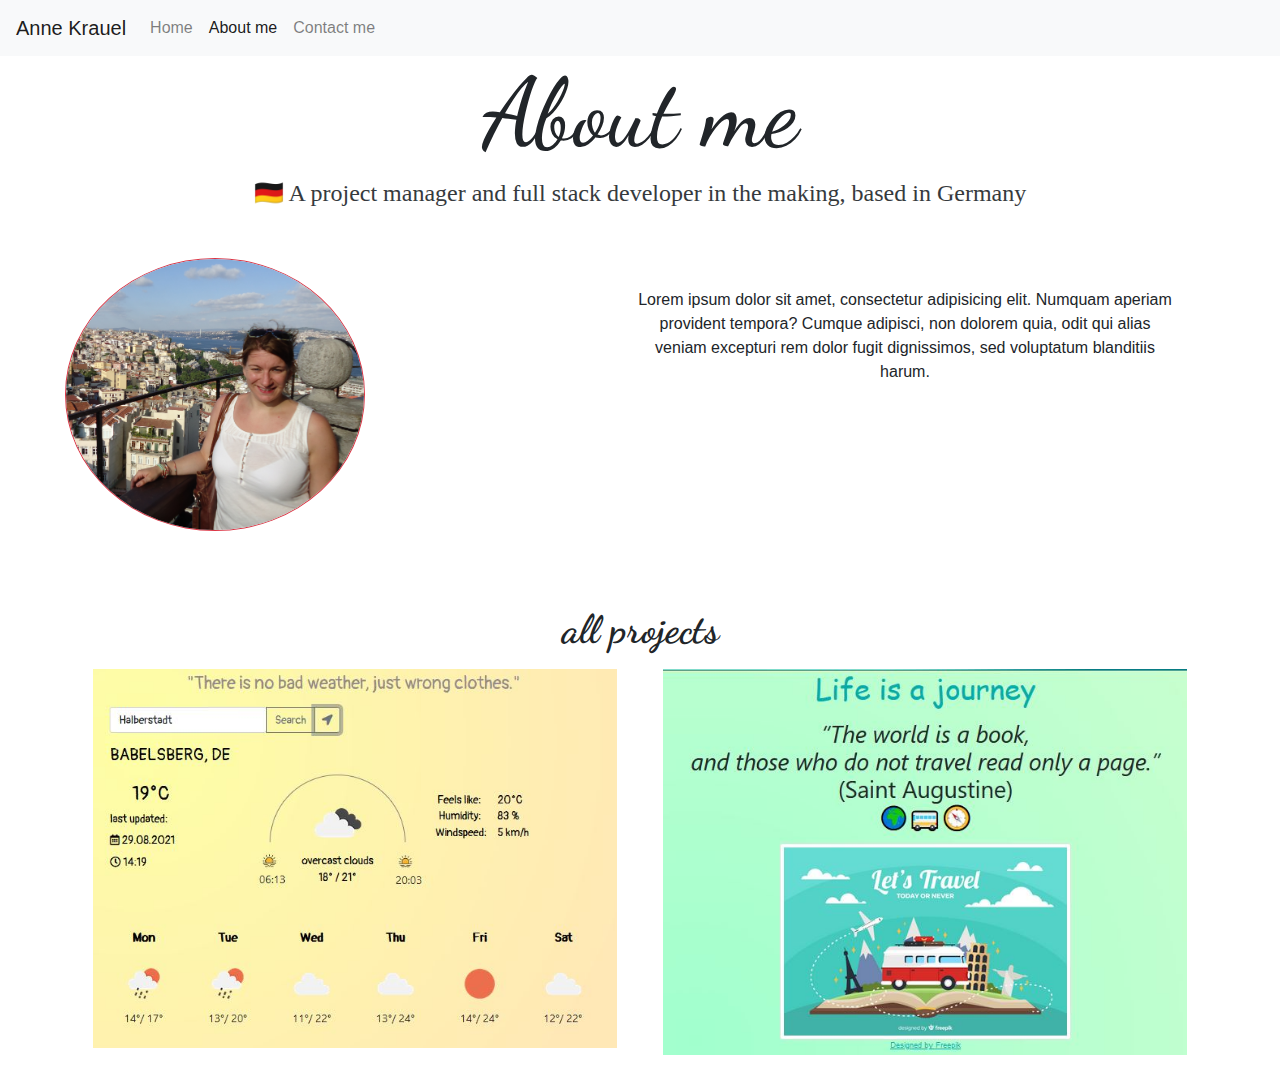
==== about.html @ 4cc6dc30 "responsiveness changes" ====
<!DOCTYPE html>
<html lang="en">
  <head>
    <meta charset="UTF-8" />
    <meta http-equiv="X-UA-Compatible" content="IE=edge" />
    <meta name="viewport" content="width=device-width, initial-scale=1.0" />
    <title>About Anne Krauel</title>
    <link
      rel="stylesheet"
      href="https://maxcdn.bootstrapcdn.com/bootstrap/4.0.0/css/bootstrap.min.css"
      integrity="sha384-Gn5384xqQ1aoWXA+058RXPxPg6fy4IWvTNh0E263XmFcJlSAwiGgFAW/dAiS6JXm"
      crossorigin="anonymous"
    />
    <script
      src="https://code.jquery.com/jquery-3.2.1.slim.min.js"
      integrity="sha384-KJ3o2DKtIkvYIK3UENzmM7KCkRr/rE9/Qpg6aAZGJwFDMVNA/GpGFF93hXpG5KkN"
      crossorigin="anonymous"
    ></script>
    <script
      src="https://cdnjs.cloudflare.com/ajax/libs/popper.js/1.12.9/umd/popper.min.js"
      integrity="sha384-ApNbgh9B+Y1QKtv3Rn7W3mgPxhU9K/ScQsAP7hUibX39j7fakFPskvXusvfa0b4Q"
      crossorigin="anonymous"
    ></script>
    <script
      src="https://maxcdn.bootstrapcdn.com/bootstrap/4.0.0/js/bootstrap.min.js"
      integrity="sha384-JZR6Spejh4U02d8jOt6vLEHfe/JQGiRRSQQxSfFWpi1MquVdAyjUar5+76PVCmYl"
      crossorigin="anonymous"
    ></script>
    <link rel="preconnect" href="https://fonts.googleapis.com" />
    <link rel="preconnect" href="https://fonts.gstatic.com" crossorigin />
    <link
      href="https://fonts.googleapis.com/css2?family=Dancing+Script:wght@700&display=swap"
      rel="stylesheet"
    />
    <link href="src/portfolio.css" rel="stylesheet" type="text/css" />
  </head>
  <body>
    <nav class="navbar sticky-top navbar-expand-lg navbar-light bg-light">
      <a class="navbar-brand" href="index.html">Anne Krauel</a>
      <button
        class="navbar-toggler"
        type="button"
        data-toggle="collapse"
        data-target="#navbarNavAltMarkup"
        aria-controls="navbarNavAltMarkup"
        aria-expanded="false"
        aria-label="Toggle navigation"
      >
        <span class="navbar-toggler-icon"></span>
      </button>
      <div class="collapse navbar-collapse" id="navbarNavAltMarkup">
        <div class="navbar-nav">
          <a class="nav-item nav-link" href="index.html">Home</a>
          <a class="nav-link active" aria-current="page"
            >About me <span class="sr-only">(current)</span></a
          >
          <a class="nav-item nav-link" href="index.html#contact-info"
            >Contact me</a
          >
        </div>
      </div>
    </nav>
    <h1 class="text-center">About me</h1>
    <h3 class="text-center">
      🇩🇪 A project manager and full stack developer in the making, based in
      Germany
    </h3>
    <div class="container about-me">
      <div class="row">
        <div
          class="col-12 col-log col-xl col-xxl mb-5 mb-lg-6 mb-xl-4 mb-xxl-6"
        >
          <img
            src="images/2 Aussicht vom Galata Turm_kleiner.jpg"
            alt="profile
          picture"
            id="profilePicture"
            class="img-fluid rounded-circle border border-4 border-danger"
          />
        </div>
        <div
          class="col-12 col-log col-xl col-xxl mb-5 mb-lg-6 mb-xl-4 mb-xxl-6"
        >
          <p class="text-center about-sections">
            Lorem ipsum dolor sit amet, consectetur adipisicing elit. Numquam
            aperiam provident tempora? Cumque adipisci, non dolorem quia, odit
            qui alias veniam excepturi rem dolor fugit dignissimos, sed
            voluptatum blanditiis harum.
          </p>
        </div>
      </div>
    </div>
    <h2 class="heading-center">all projects</h2>
    <div class="container">
      <div class="row">
        <div
          class="col-12 col-log col-xl col-xxl mb-5 mb-lg-6 mb-xl-4 mb-xxl-6"
        >
          <img
            src="images/weatherApp.JPG"
            class="img-fluid p-2 shadow rounded"
          />
        </div>
        <div
          class="col-12 col-log col-xl col-xxl mb-5 mb-lg-6 mb-xl-4 mb-xxl-6"
        >
          <img
            src="images/travelBlog.JPG"
            class="img-fluid p-2 shadow rounded"
          />
        </div>
      </div>
    </div>
  </body>
</html>
---- src/portfolio.css ----
:root {
  --main-font: "Segoe UI", Times, serif;
  --main-color: #f0ab8d;
  --secondary-color: #f5f2fe;
  --box-shadow: 0 5px 10px rgba(0, 0, 0, 0.3);
}

.heading-center {
  font-family: "Dancing Script", cursive;
  text-align: center;
}
.heading {
  text-align: center;
  margin: 0;
}

.heading h2 {
  margin-top: 100px;
}

h2 {
  font-family: var(--main-font);
  font-size: 40px;
  font-weight: 700;
}

h1 {
  font-family: "Dancing Script", cursive;
  font-size: 96px;
  font-weight: 500;
}

h3 {
  font-family: var(--main-font);
  font-size: 24px;
  opacity: 0.9;
}

h4 {
  font-family: var(--main-font);
}

.sub-heading {
  margin: 10px 0 30px;
}

.sub-heading h2 {
  font-family: "Dancing Script", cursive;
  font-size: 80px;
  font-weight: 500;
}

img {
  width: max-content;
}

.button-links {
  display: flex;
  justify-content: center;
  margin: 40px 0;
}

.button-links a {
  border-radius: 4px;
  margin: 20px;
  text-transform: capitalize;
  padding: 20px 15px;
}

.button-links a:hover {
  font-weight: bold;
  color: darkred;
  text-decoration: none;
}

.primary-link {
  background-color: var(--main-color);
  box-shadow: var(--box-shadow);
  color: white;
  text-decoration: none;
  padding: 20px 15px;
}

.about-link {
  color: var(--main-color);
  border: 1px solid var(--main-color);
  text-decoration: none;
}

.AppImgBackground {
  background-color: var(--secondary-color);
}

.appHeading {
  text-align: center;
  color: black;
  margin: 10px 0;
}
.appDescription {
  border-radius: 4px;
  font-size: 18px;
  line-height: 1.5;
  text-align: center;
}

.appLinks {
  padding: 20px 15px;
  margin-top: 25px;
  border-radius: 4px;
  width: fit-content;
  display: block;
  text-align: center;
}

.appLinks a:hover {
  font-weight: bold;
  color: darkred;
  text-decoration: none;
}

.homepage-link {
  color: var(--main-color);
  text-align: center;
  display: block;
}

.about-sections {
  display: flex;
  margin: 30px 0;
}

.about-sections p {
  margin: 10px;
}

.about-sections p {
  padding: 20px;
  border-radius: 4px;
  font-size: 18px;
  line-height: 1.5;
  text-align: center;
}

.email-link {
  display: flex;
  justify-content: center;
  color: var(--main-color);
  font-size: 28px;
  text-decoration: none;
}

.email-link:hover {
  text-decoration: underline;
}

#contact-info {
  margin: 30px;
}
#contact-info h2 {
  font-family: "Dancing Script", cursive;
  font-size: 80px;
  font-weight: 500;
}

.about-me {
  margin: 50px;
}

#profilePicture {
  width: 300px;
  margin: 0 50px 0 0;
}

@media (max-width: 576px) {
  h1 {
    font-size: 60px;
    line-height: 1.5;
  }

  h2 {
    font-size: 30px;
    line-height: 1.5;
  }

  .sub-heading h2 {
    font-size: 48px;
  }

  #contact-info h2 {
    font-size: 48px;
  }

  h3,
  h4 {
    font-size: 16px;
  }

  .mb-3 {
    font-size: 32px;
    text-align: center;
  }

  .appDescription {
    text-align: center;
  }

  .appLinks {
    display: block;
    text-align: center;
    margin: 25px;
  }

  .about-me img {
    width: 100px;
    margin: 0;
    display: block;
    text-align: center;
  }

  .about-me p {
    margin: 0;
    display: block;
    text-align: center;
  }
}
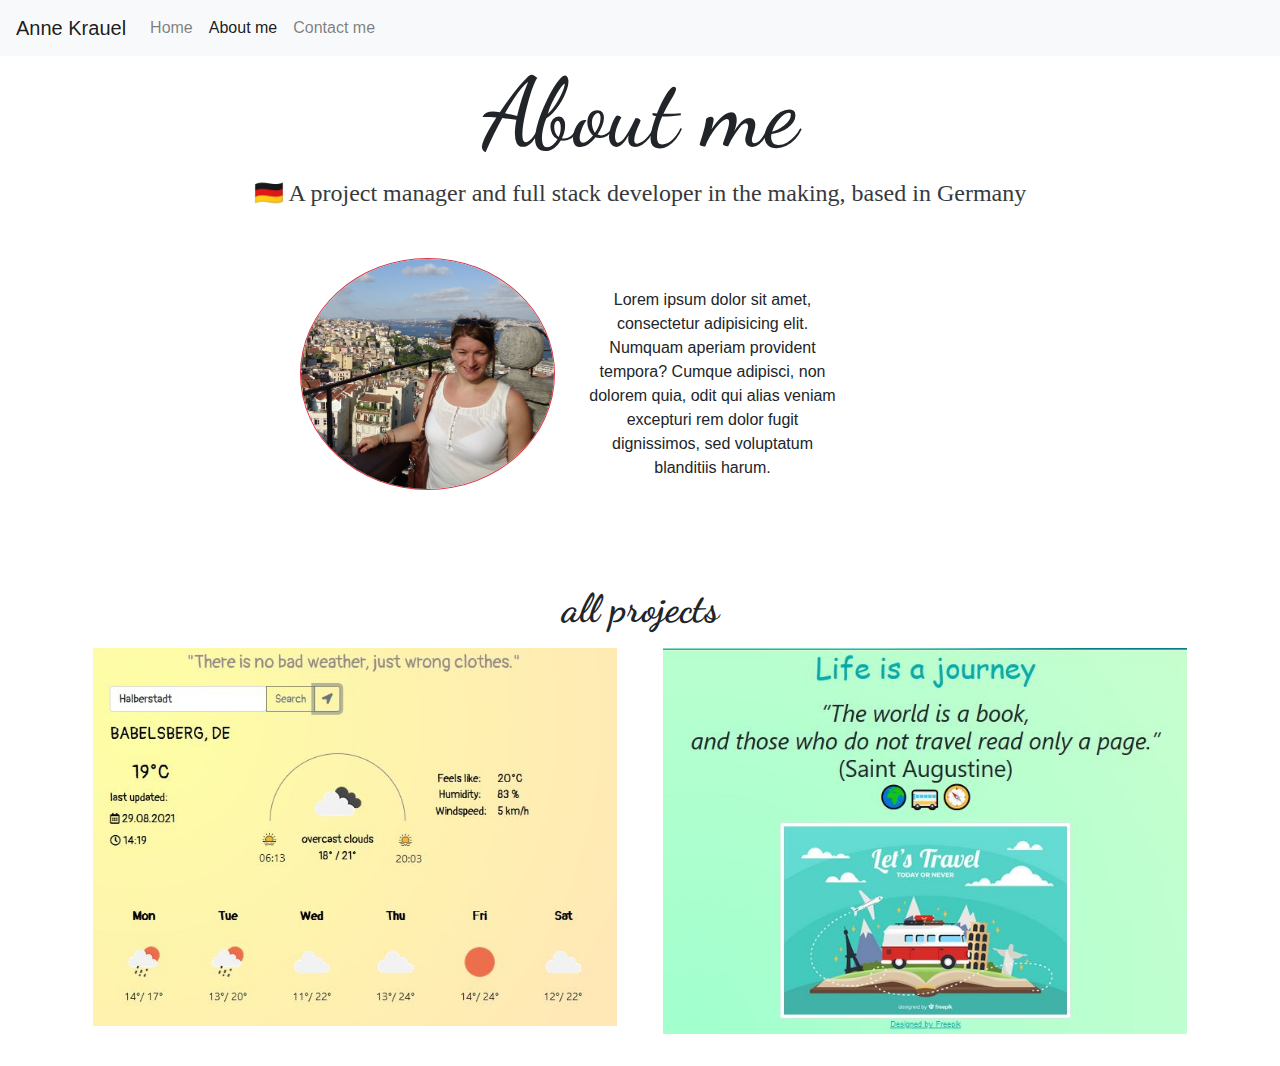
==== commit 2ea39215: "responsiveness updates" ====
--- a/about.html
+++ b/about.html
@@ -69,6 +69,9 @@
       <div class="row">
         <div
           class="col-12 col-log col-xl col-xxl mb-5 mb-lg-6 mb-xl-4 mb-xxl-6"
+        ></div>
+        <div
+          class="col-12 col-log col-xl col-xxl mb-5 mb-lg-6 mb-xl-4 mb-xxl-6"
         >
           <img
             src="images/2 Aussicht vom Galata Turm_kleiner.jpg"
@@ -88,6 +91,9 @@
             voluptatum blanditiis harum.
           </p>
         </div>
+        <div
+          class="col-12 col-log col-xl col-xxl mb-5 mb-lg-6 mb-xl-4 mb-xxl-6"
+        ></div>
       </div>
     </div>
     <h2 class="heading-center">all projects</h2>
--- a/src/portfolio.css
+++ b/src/portfolio.css
@@ -130,15 +130,12 @@
 }
 
 .about-sections p {
-  margin: 10px;
-}
-
-.about-sections p {
   padding: 20px;
   border-radius: 4px;
   font-size: 18px;
   line-height: 1.5;
   text-align: center;
+  margin: 10px;
 }
 
 .email-link {
@@ -163,7 +160,7 @@
 }
 
 .about-me {
-  margin: 50px;
+  margin: 50px 0;
 }
 
 #profilePicture {
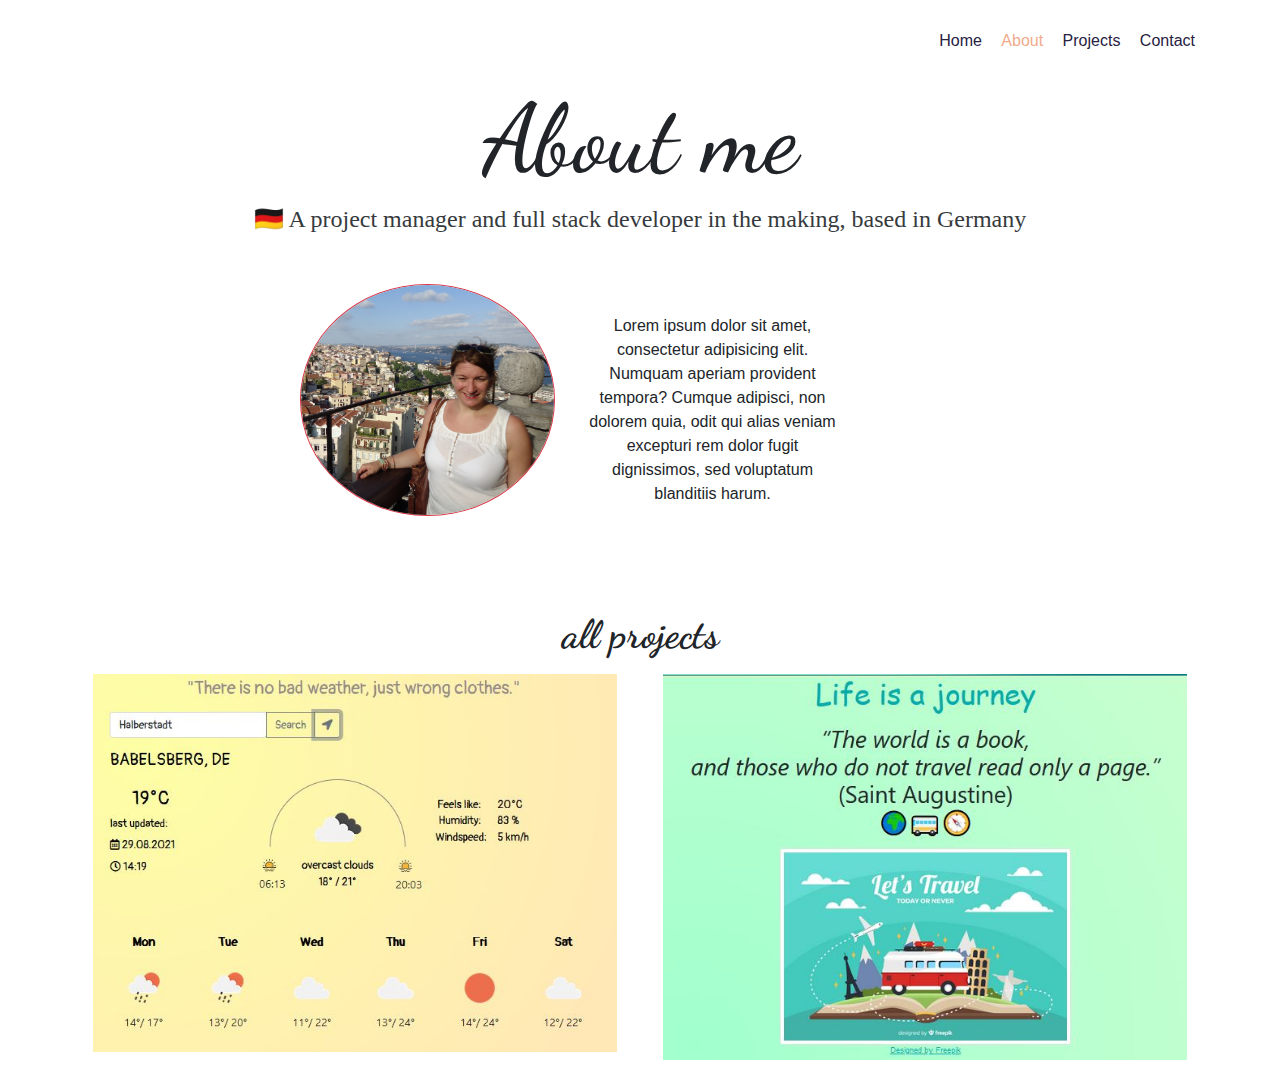
==== commit d0c07dd2: "added sites, changed header" ====
--- a/about.html
+++ b/about.html
@@ -4,7 +4,7 @@
     <meta charset="UTF-8" />
     <meta http-equiv="X-UA-Compatible" content="IE=edge" />
     <meta name="viewport" content="width=device-width, initial-scale=1.0" />
-    <title>About Anne Krauel</title>
+    <title>About Frontend developer - Anne Krauel</title>
     <link
       rel="stylesheet"
       href="https://maxcdn.bootstrapcdn.com/bootstrap/4.0.0/css/bootstrap.min.css"
@@ -35,31 +35,23 @@
     <link href="src/portfolio.css" rel="stylesheet" type="text/css" />
   </head>
   <body>
-    <nav class="navbar sticky-top navbar-expand-lg navbar-light bg-light">
-      <a class="navbar-brand" href="index.html">Anne Krauel</a>
-      <button
-        class="navbar-toggler"
-        type="button"
-        data-toggle="collapse"
-        data-target="#navbarNavAltMarkup"
-        aria-controls="navbarNavAltMarkup"
-        aria-expanded="false"
-        aria-label="Toggle navigation"
-      >
-        <span class="navbar-toggler-icon"></span>
-      </button>
-      <div class="collapse navbar-collapse" id="navbarNavAltMarkup">
-        <div class="navbar-nav">
-          <a class="nav-item nav-link" href="index.html">Home</a>
-          <a class="nav-link active" aria-current="page"
-            >About me <span class="sr-only">(current)</span></a
-          >
-          <a class="nav-item nav-link" href="index.html#contact-info"
-            >Contact me</a
-          >
-        </div>
-      </div>
-    </nav>
+    <div class="container">
+      <nav class="d-flex justify-content-between">
+        <a href="#" title="Homepage"></a>
+        <ul>
+          <li>
+            <a href="/index.html" title="home">Home</a>
+          </li>
+          <li class="active">
+            <a href="/about.html" title="about Anne">About</a>
+          </li>
+          <li><a href="/work.html" titel="Anne's work">Projects</a></li>
+          <li>
+            <a href="/contact.html" titel="Anne's contactInfo">Contact</a>
+          </li>
+        </ul>
+      </nav>
+    </div>
     <h1 class="text-center">About me</h1>
     <h3 class="text-center">
       🇩🇪 A project manager and full stack developer in the making, based in
--- a/src/portfolio.css
+++ b/src/portfolio.css
@@ -5,6 +5,46 @@
   --box-shadow: 0 5px 10px rgba(0, 0, 0, 0.3);
 }
 
+#logo {
+  max-width: 120px;
+}
+
+#logoSmall {
+  max-width: 40px;
+}
+
+nav {
+  padding: 20px 0;
+}
+
+nav ul {
+  padding: 0;
+  margin: 0;
+}
+
+nav li {
+  display: inline;
+  list-style: none;
+  line-height: 42px;
+  margin-left: 15px;
+}
+
+nav a {
+  text-decoration: none;
+  color: #272142;
+  transition: all 100ms ease-in-out;
+}
+
+nav a:hover,
+nav li.active a {
+  color: var(--main-color);
+}
+
+.hero {
+  background-color: #feffdf;
+  padding: 80px 20px;
+}
+
 .heading-center {
   font-family: "Dancing Script", cursive;
   text-align: center;
@@ -54,20 +94,20 @@
   width: max-content;
 }
 
-.button-links {
+.contactButton {
   display: flex;
   justify-content: center;
   margin: 40px 0;
 }
 
-.button-links a {
+.contactButton a {
   border-radius: 4px;
   margin: 20px;
   text-transform: capitalize;
   padding: 20px 15px;
 }
 
-.button-links a:hover {
+.contactButton a:hover {
   font-weight: bold;
   color: darkred;
   text-decoration: none;
@@ -79,12 +119,6 @@
   color: white;
   text-decoration: none;
   padding: 20px 15px;
-}
-
-.about-link {
-  color: var(--main-color);
-  border: 1px solid var(--main-color);
-  text-decoration: none;
 }
 
 .AppImgBackground {
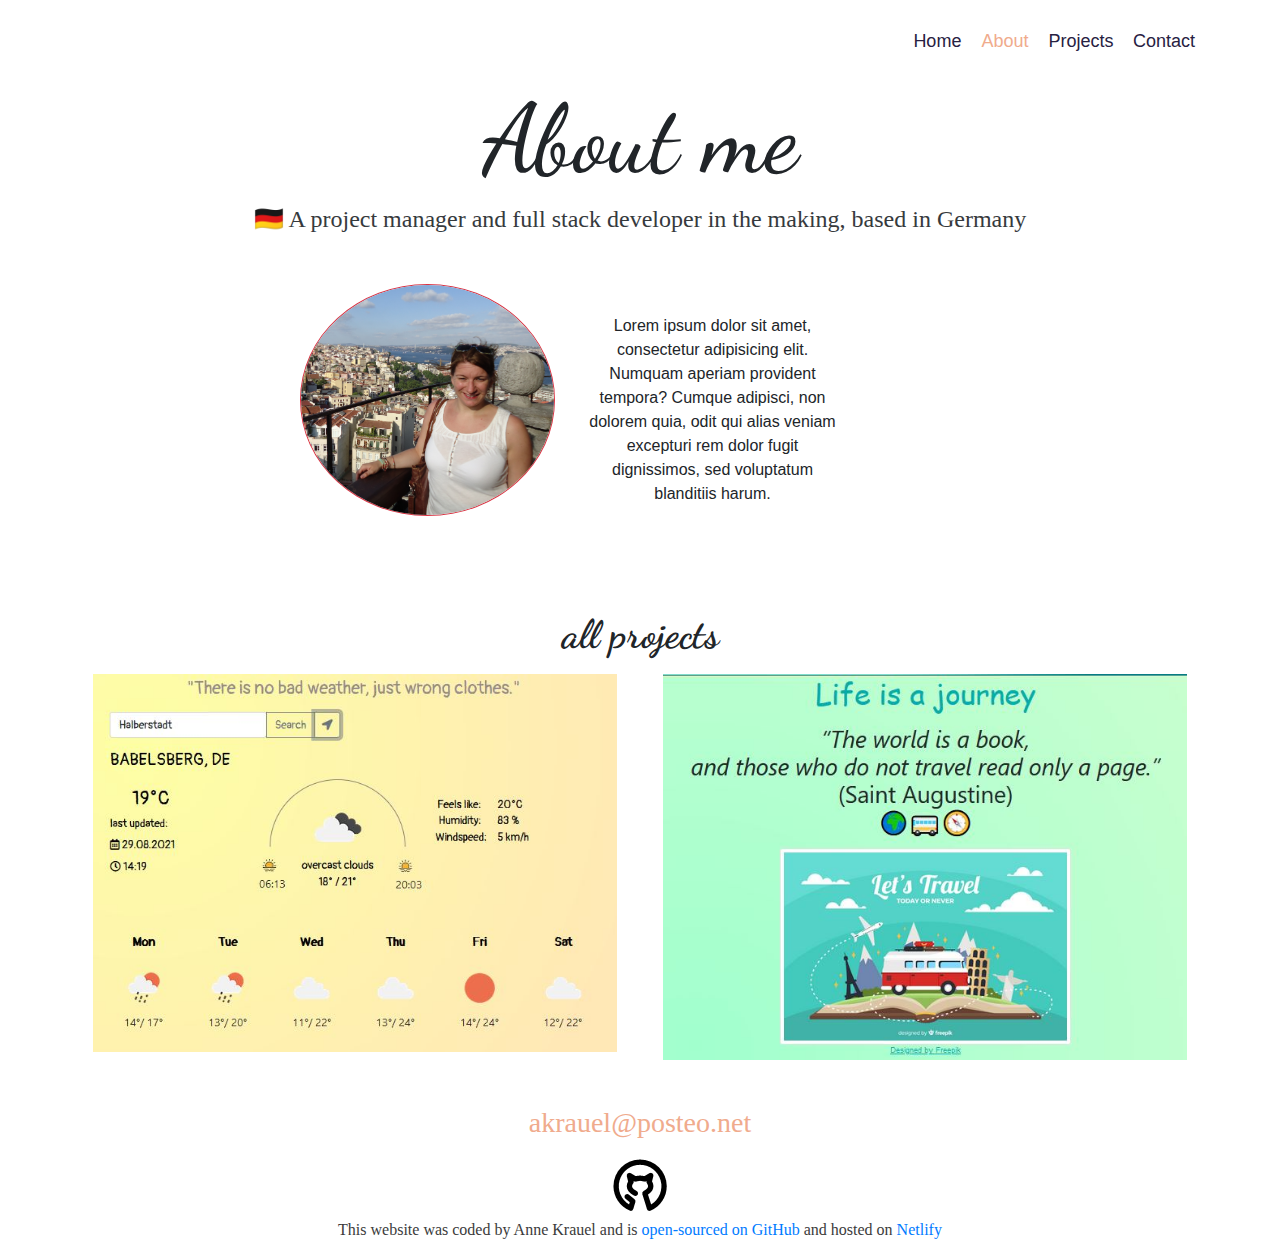
==== commit cdb72b0c: "added footer an all pages" ====
--- a/about.html
+++ b/about.html
@@ -109,5 +109,33 @@
         </div>
       </div>
     </div>
+    <footer>
+      <div id="contact-info">
+        <a href="mailto:akrauel@posteo.net" class="email-link"
+          >akrauel@posteo.net</a
+        >
+      </div>
+      <div class="container footer d-flex justify-content-center">
+        <a
+          href="https://github.com/EnnaLeuark"
+          target="blank"
+          title="GitHub profile"
+        >
+          <img
+            class="img-fluid rounded-circle"
+            src="/images/github-131979013004549354_64.png"
+            alt="github Logo"
+        /></a>
+      </div>
+
+      <p>
+        This website was coded by Anne Krauel and is
+        <a href="https://github.com/EnnaLeuark/portfolio" target="_blank"
+          >open-sourced on GitHub</a
+        >
+        and hosted on
+        <a href="https://infallible-tereshkova-0fcc2d.netlify.app/">Netlify</a>
+      </p>
+    </footer>
   </body>
 </html>
--- a/src/portfolio.css
+++ b/src/portfolio.css
@@ -25,6 +25,8 @@
 nav li {
   display: inline;
   list-style: none;
+  font: var(--main-font);
+  font-size: large;
   line-height: 42px;
   margin-left: 15px;
 }
@@ -42,7 +44,7 @@
 
 .hero {
   background-color: #feffdf;
-  padding: 80px 20px;
+  padding: 60px 20px;
 }
 
 .heading-center {
@@ -80,20 +82,6 @@
   font-family: var(--main-font);
 }
 
-.sub-heading {
-  margin: 10px 0 30px;
-}
-
-.sub-heading h2 {
-  font-family: "Dancing Script", cursive;
-  font-size: 80px;
-  font-weight: 500;
-}
-
-img {
-  width: max-content;
-}
-
 .contactButton {
   display: flex;
   justify-content: center;
@@ -101,10 +89,10 @@
 }
 
 .contactButton a {
-  border-radius: 4px;
+  border-radius: 8px;
   margin: 20px;
   text-transform: capitalize;
-  padding: 20px 15px;
+  padding: 25px 35px;
 }
 
 .contactButton a:hover {
@@ -117,8 +105,24 @@
   background-color: var(--main-color);
   box-shadow: var(--box-shadow);
   color: white;
+  font-weight: 600;
+  font-size: larger;
   text-decoration: none;
   padding: 20px 15px;
+}
+
+.sub-heading {
+  margin: 100px 0 30px;
+}
+
+.sub-heading h2 {
+  font-family: "Dancing Script", cursive;
+  font-size: 80px;
+  font-weight: 500;
+}
+
+img {
+  width: max-content;
 }
 
 .AppImgBackground {
@@ -138,12 +142,16 @@
 }
 
 .appLinks {
-  padding: 20px 15px;
-  margin-top: 25px;
   border-radius: 4px;
-  width: fit-content;
-  display: block;
-  text-align: center;
+  display: flex;
+  justify-content: center;
+}
+
+.appLinks a {
+  border-radius: 8px;
+  margin: 20px;
+  text-transform: capitalize;
+  padding: 25px 35px;
 }
 
 .appLinks a:hover {
@@ -181,11 +189,13 @@
 }
 
 .email-link:hover {
-  text-decoration: underline;
+  font-weight: bold;
+  color: darkred;
+  text-decoration: none;
 }
 
 #contact-info {
-  margin: 30px;
+  margin: 10px 0;
 }
 #contact-info h2 {
   font-family: "Dancing Script", cursive;
@@ -200,6 +210,14 @@
 #profilePicture {
   width: 300px;
   margin: 0 50px 0 0;
+}
+
+footer {
+  display: block;
+  text-align: center;
+  font-family: var(--main-font);
+  font-size: medium;
+  color: rgb(59, 59, 59);
 }
 
 @media (max-width: 576px) {
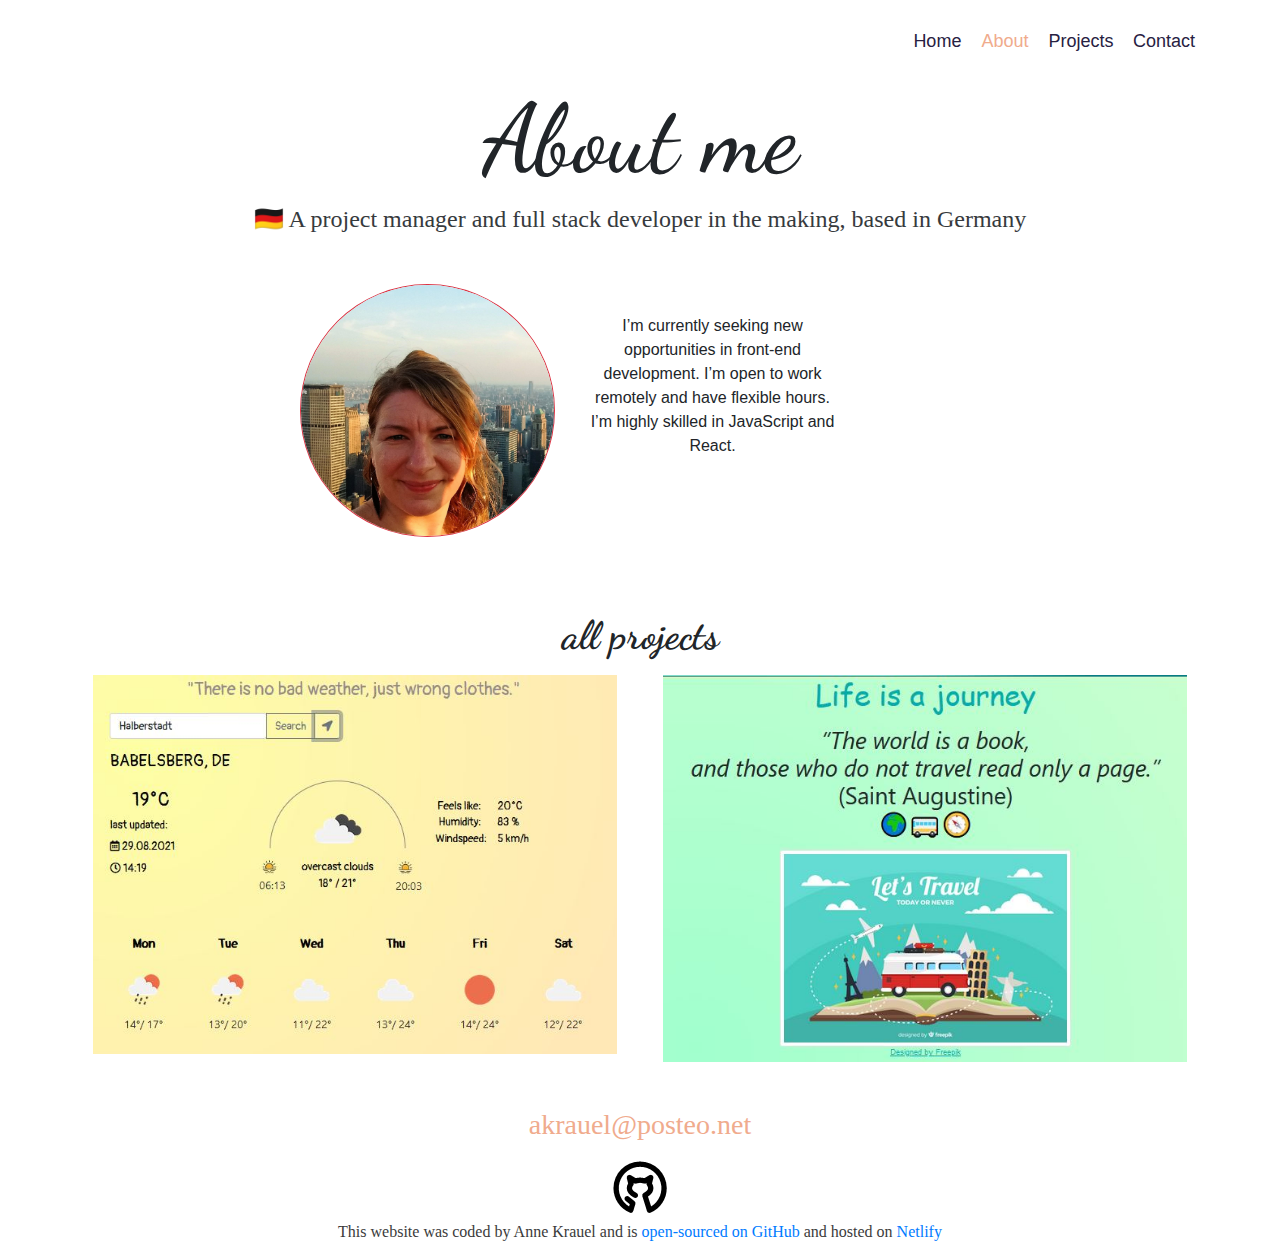
==== commit c2620785: "changed pic, added text (about page)" ====
--- a/about.html
+++ b/about.html
@@ -66,7 +66,7 @@
           class="col-12 col-log col-xl col-xxl mb-5 mb-lg-6 mb-xl-4 mb-xxl-6"
         >
           <img
-            src="images/2 Aussicht vom Galata Turm_kleiner.jpg"
+            src="images/IMG_20180701_193100066_TOP (2).jpg"
             alt="profile
           picture"
             id="profilePicture"
@@ -77,10 +77,9 @@
           class="col-12 col-log col-xl col-xxl mb-5 mb-lg-6 mb-xl-4 mb-xxl-6"
         >
           <p class="text-center about-sections">
-            Lorem ipsum dolor sit amet, consectetur adipisicing elit. Numquam
-            aperiam provident tempora? Cumque adipisci, non dolorem quia, odit
-            qui alias veniam excepturi rem dolor fugit dignissimos, sed
-            voluptatum blanditiis harum.
+            I’m currently seeking new opportunities in front-end development.
+            I’m open to work remotely and have flexible hours. I’m highly
+            skilled in JavaScript and React.
           </p>
         </div>
         <div
--- a/src/portfolio.css
+++ b/src/portfolio.css
@@ -112,7 +112,7 @@
 }
 
 .sub-heading {
-  margin: 100px 0 30px;
+  margin: 70px 0 30px;
 }
 
 .sub-heading h2 {
@@ -166,6 +166,48 @@
   display: block;
 }
 
+.email-link {
+  display: flex;
+  justify-content: center;
+  color: var(--main-color);
+  font-size: 28px;
+  text-decoration: none;
+}
+
+.email-link:hover {
+  font-weight: bold;
+  color: darkred;
+  text-decoration: none;
+}
+
+#contact-info {
+  margin: 10px 0;
+}
+#contact-info h2 {
+  font-family: "Dancing Script", cursive;
+  font-size: 80px;
+  font-weight: 500;
+}
+
+footer {
+  display: block;
+  text-align: center;
+  font-family: var(--main-font);
+  font-size: medium;
+  color: rgb(59, 59, 59);
+}
+
+/* about-page */
+
+.about-me {
+  margin: 50px 0;
+}
+
+#profilePicture {
+  width: 300px;
+  margin: 0 50px 0 0;
+}
+
 .about-sections {
   display: flex;
   margin: 30px 0;
@@ -174,50 +216,11 @@
 .about-sections p {
   padding: 20px;
   border-radius: 4px;
-  font-size: 18px;
+  font-size: 28px;
+  font-family: var(--main-font);
   line-height: 1.5;
   text-align: center;
   margin: 10px;
-}
-
-.email-link {
-  display: flex;
-  justify-content: center;
-  color: var(--main-color);
-  font-size: 28px;
-  text-decoration: none;
-}
-
-.email-link:hover {
-  font-weight: bold;
-  color: darkred;
-  text-decoration: none;
-}
-
-#contact-info {
-  margin: 10px 0;
-}
-#contact-info h2 {
-  font-family: "Dancing Script", cursive;
-  font-size: 80px;
-  font-weight: 500;
-}
-
-.about-me {
-  margin: 50px 0;
-}
-
-#profilePicture {
-  width: 300px;
-  margin: 0 50px 0 0;
-}
-
-footer {
-  display: block;
-  text-align: center;
-  font-family: var(--main-font);
-  font-size: medium;
-  color: rgb(59, 59, 59);
 }
 
 @media (max-width: 576px) {
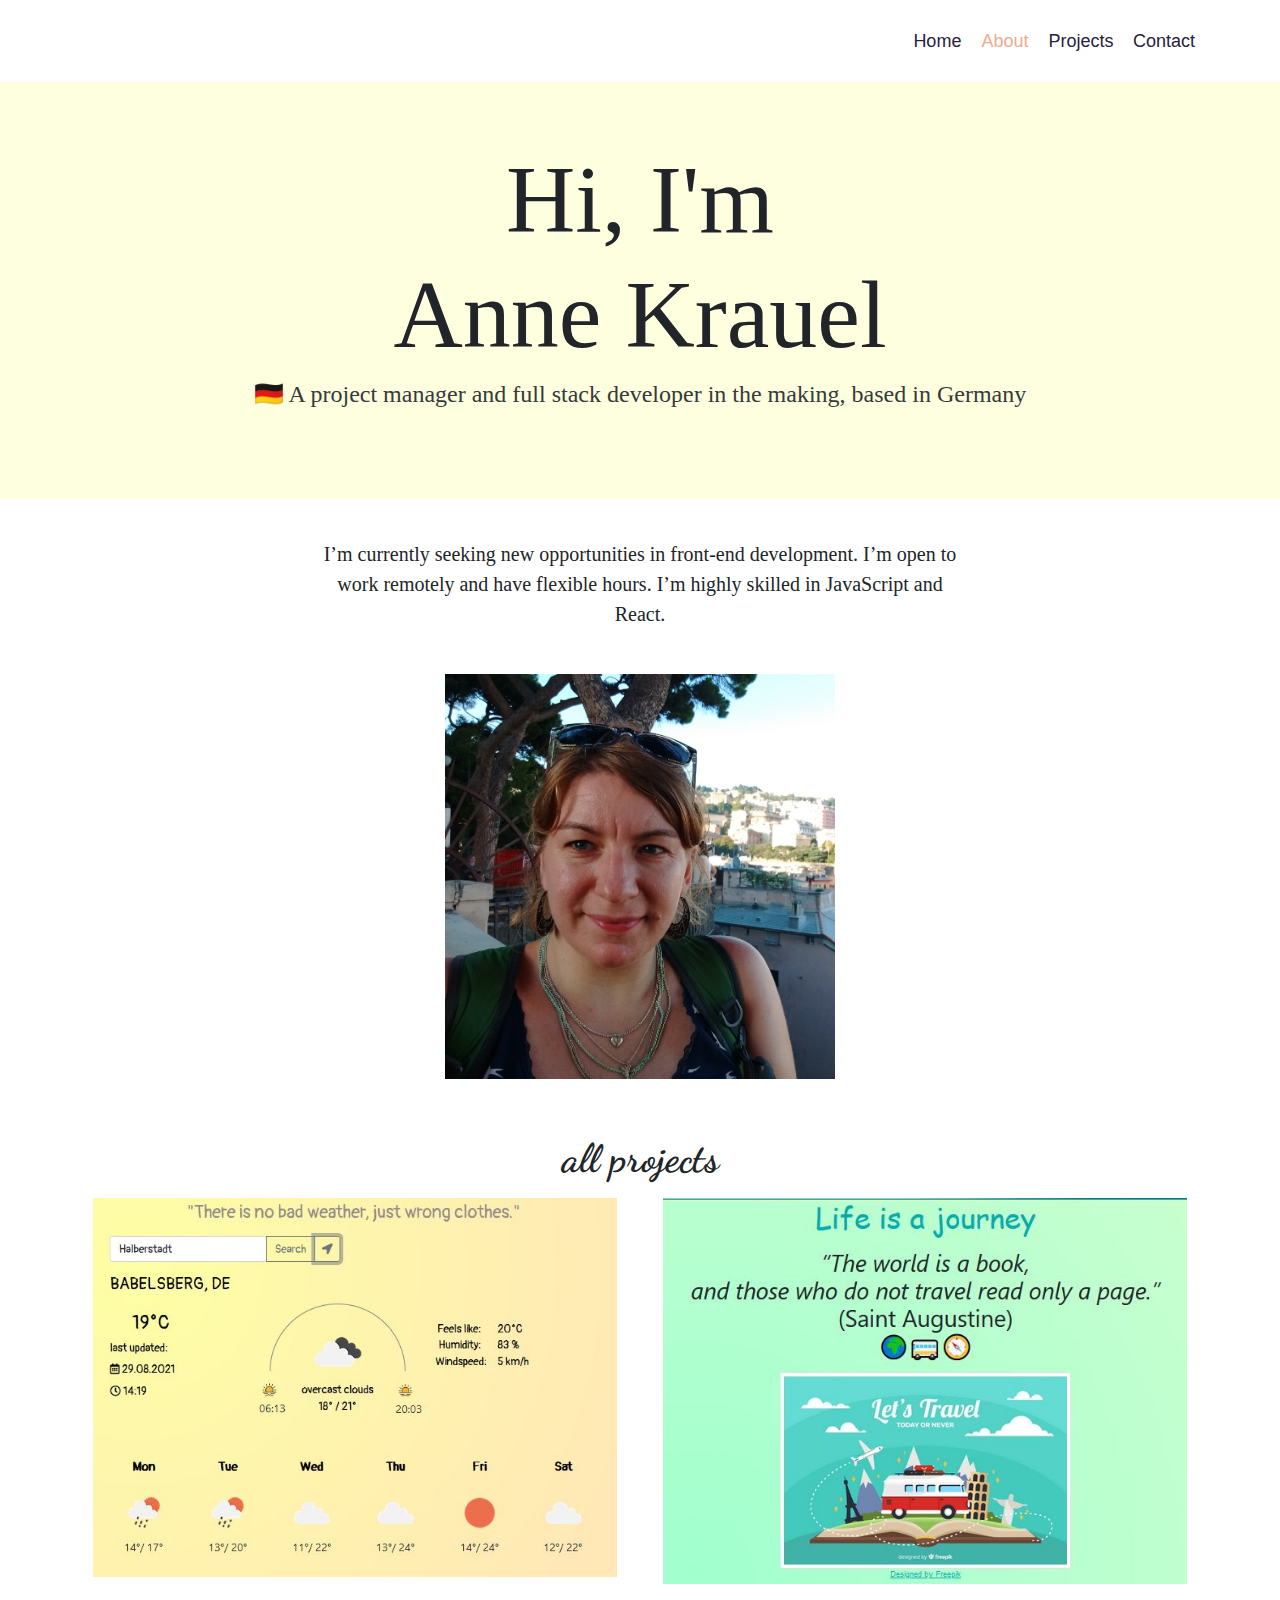
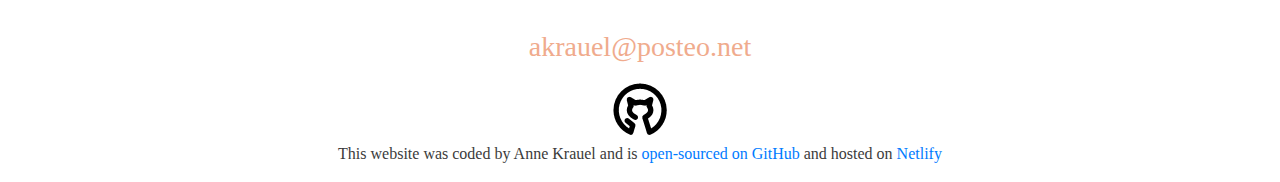
==== commit aa954fb5: "layout about-page" ====
--- a/about.html
+++ b/about.html
@@ -52,40 +52,34 @@
         </ul>
       </nav>
     </div>
-    <h1 class="text-center">About me</h1>
-    <h3 class="text-center">
-      🇩🇪 A project manager and full stack developer in the making, based in
-      Germany
-    </h3>
-    <div class="container about-me">
-      <div class="row">
-        <div
-          class="col-12 col-log col-xl col-xxl mb-5 mb-lg-6 mb-xl-4 mb-xxl-6"
-        ></div>
-        <div
-          class="col-12 col-log col-xl col-xxl mb-5 mb-lg-6 mb-xl-4 mb-xxl-6"
-        >
-          <img
-            src="images/IMG_20180701_193100066_TOP (2).jpg"
-            alt="profile
+    <div class="about-page">
+      <div class="hero">
+        <h1 class="text-center">
+          Hi, I'm<br />
+          Anne Krauel
+        </h1>
+        <h3 class="text-center">
+          🇩🇪 A project manager and full stack developer in the making, based in
+          Germany
+        </h3>
+      </div>
+      <p class="text-center about-sections">
+        I’m currently seeking new opportunities in front-end development. I’m
+        open to work remotely and have flexible hours. I’m highly skilled in
+        JavaScript and React.
+      </p>
+      <img
+        src="images/IMG_20160814_192309829 (2).jpg"
+        alt="profile
           picture"
-            id="profilePicture"
-            class="img-fluid rounded-circle border border-4 border-danger"
-          />
-        </div>
-        <div
-          class="col-12 col-log col-xl col-xxl mb-5 mb-lg-6 mb-xl-4 mb-xxl-6"
-        >
-          <p class="text-center about-sections">
-            I’m currently seeking new opportunities in front-end development.
-            I’m open to work remotely and have flexible hours. I’m highly
-            skilled in JavaScript and React.
-          </p>
-        </div>
-        <div
-          class="col-12 col-log col-xl col-xxl mb-5 mb-lg-6 mb-xl-4 mb-xxl-6"
-        ></div>
-      </div>
+        class="
+          img-thumbnail img-fluid
+          rounded
+          border-4 border-white
+          mx-auto
+          d-block
+        "
+      />
     </div>
     <h2 class="heading-center">all projects</h2>
     <div class="container">
--- a/src/portfolio.css
+++ b/src/portfolio.css
@@ -199,13 +199,16 @@
 
 /* about-page */
 
-.about-me {
-  margin: 50px 0;
-}
-
-#profilePicture {
-  width: 300px;
-  margin: 0 50px 0 0;
+.about-page h1 {
+  font-family: var(--main-font);
+}
+.about-page h3 {
+  margin: 0 0 30px;
+}
+
+.about-page img {
+  width: 400px;
+  margin: 0 0 50px;
 }
 
 .about-sections {
@@ -213,14 +216,14 @@
   margin: 30px 0;
 }
 
-.about-sections p {
+.about-page p {
   padding: 20px;
   border-radius: 4px;
-  font-size: 28px;
+  font-size: 20px;
   font-family: var(--main-font);
   line-height: 1.5;
   text-align: center;
-  margin: 10px;
+  margin: 20px 300px;
 }
 
 @media (max-width: 576px) {
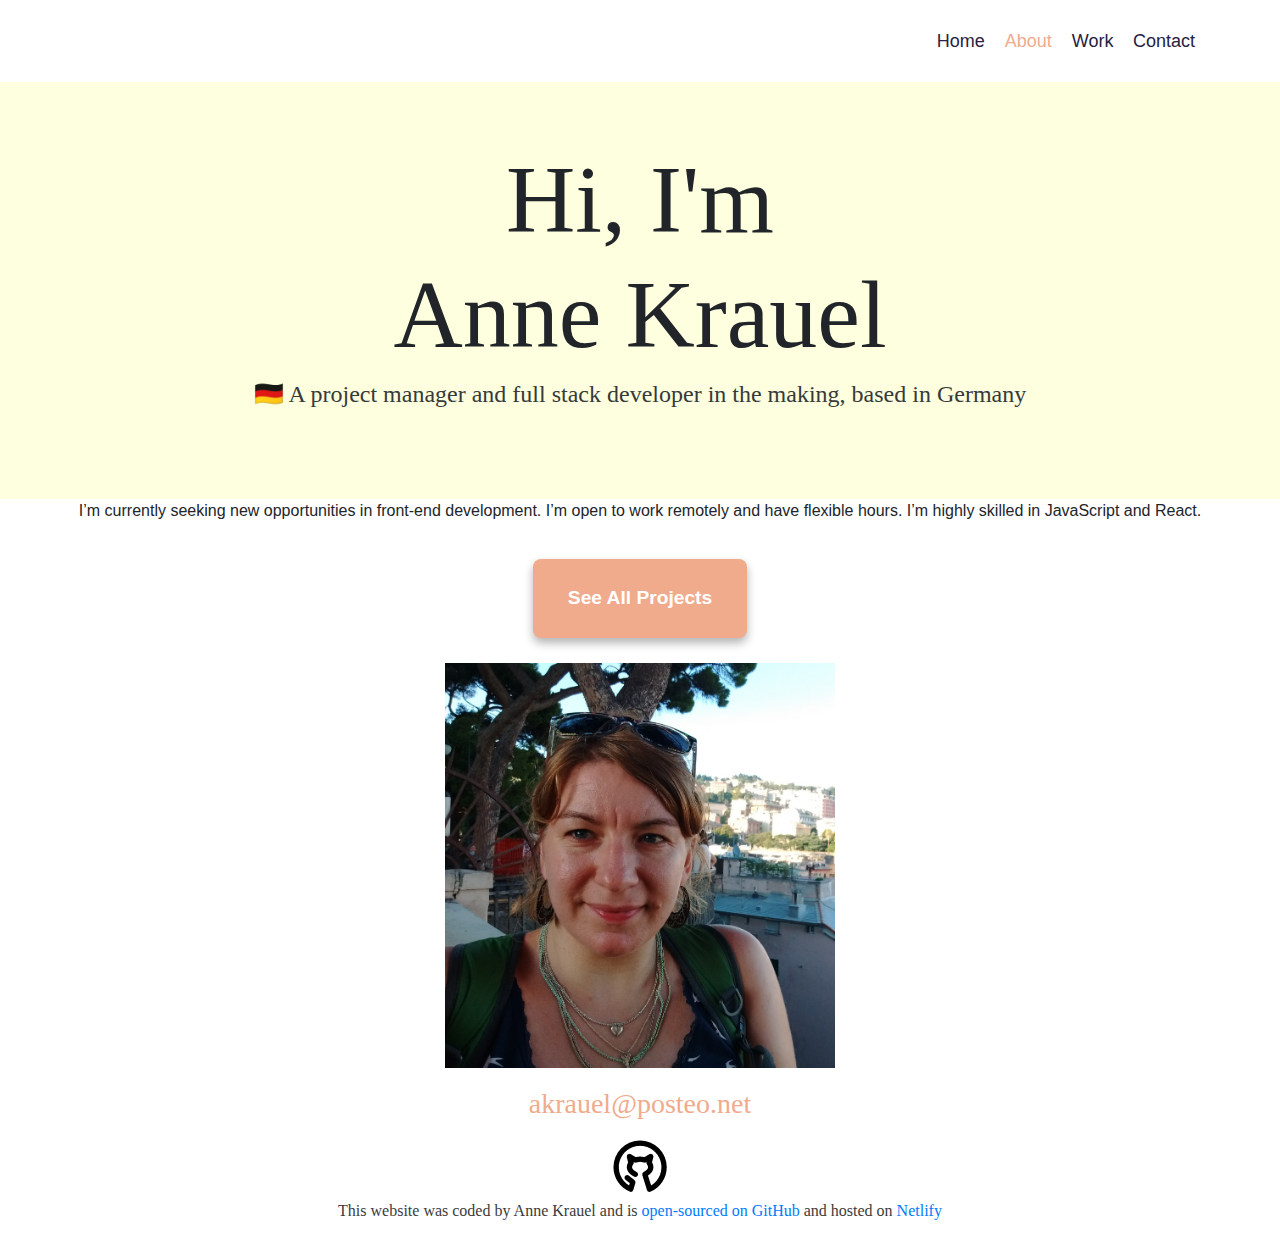
==== commit 9ea6b70f: "renaming: project - work page" ====
--- a/about.html
+++ b/about.html
@@ -45,7 +45,7 @@
           <li class="active">
             <a href="/about.html" title="about Anne">About</a>
           </li>
-          <li><a href="/work.html" titel="Anne's work">Projects</a></li>
+          <li><a href="/work.html" titel="Anne's work">Work</a></li>
           <li>
             <a href="/contact.html" titel="Anne's contactInfo">Contact</a>
           </li>
@@ -68,6 +68,11 @@
         open to work remotely and have flexible hours. I’m highly skilled in
         JavaScript and React.
       </p>
+      <div class="appLinks allProjects">
+        <a href="/work.html" class="appLinks primary-link allProjects"
+          >See all projects</a
+        >
+      </div>
       <img
         src="images/IMG_20160814_192309829 (2).jpg"
         alt="profile
@@ -81,27 +86,7 @@
         "
       />
     </div>
-    <h2 class="heading-center">all projects</h2>
-    <div class="container">
-      <div class="row">
-        <div
-          class="col-12 col-log col-xl col-xxl mb-5 mb-lg-6 mb-xl-4 mb-xxl-6"
-        >
-          <img
-            src="images/weatherApp.JPG"
-            class="img-fluid p-2 shadow rounded"
-          />
-        </div>
-        <div
-          class="col-12 col-log col-xl col-xxl mb-5 mb-lg-6 mb-xl-4 mb-xxl-6"
-        >
-          <img
-            src="images/travelBlog.JPG"
-            class="img-fluid p-2 shadow rounded"
-          />
-        </div>
-      </div>
-    </div>
+
     <footer>
       <div id="contact-info">
         <a href="mailto:akrauel@posteo.net" class="email-link"
--- a/src/portfolio.css
+++ b/src/portfolio.css
@@ -160,10 +160,12 @@
   text-decoration: none;
 }
 
-.homepage-link {
-  color: var(--main-color);
-  text-align: center;
+footer {
   display: block;
+  text-align: center;
+  font-family: var(--main-font);
+  font-size: medium;
+  color: rgb(59, 59, 59);
 }
 
 .email-link {
@@ -189,14 +191,6 @@
   font-weight: 500;
 }
 
-footer {
-  display: block;
-  text-align: center;
-  font-family: var(--main-font);
-  font-size: medium;
-  color: rgb(59, 59, 59);
-}
-
 /* about-page */
 
 .about-page h1 {
@@ -208,9 +202,6 @@
 
 .about-page img {
   width: 400px;
-  margin: 0 0 50px;
-}
-
 .about-sections {
   display: flex;
   margin: 30px 0;
@@ -226,6 +217,24 @@
   margin: 20px 300px;
 }
 
+.about-page img {
+  width: 500px;
+  margin: 0 0 50px;
+}
+
+.allProjects {
+  font-size: 28px;
+  font-family: var(--main-font);
+  margin: 30px 0;
+}
+
+/* work-page */
+
+.work-section h2 {
+  font-family: var(--main-font);
+  margin: 40px 0;
+}
+
 @media (max-width: 576px) {
   h1 {
     font-size: 60px;
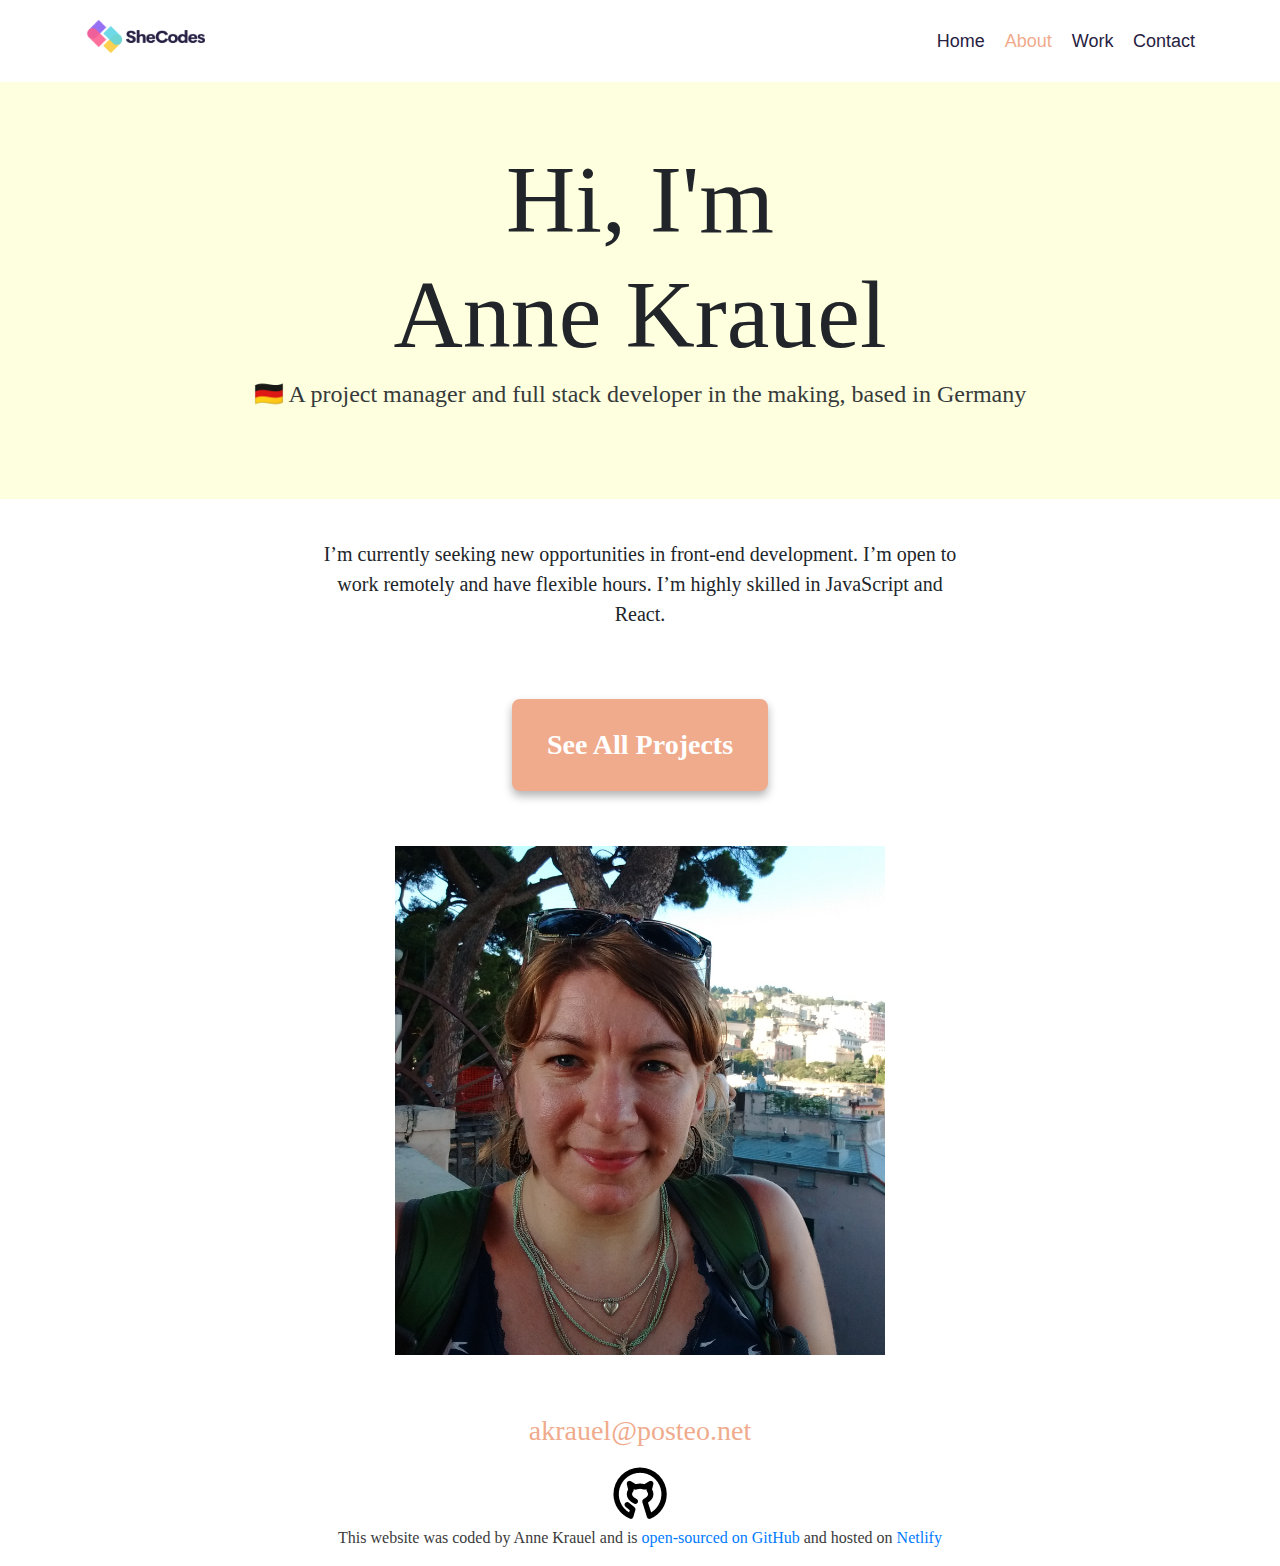
==== commit a6f925dc: "added logo on all pages" ====
--- a/about.html
+++ b/about.html
@@ -37,6 +37,20 @@
   <body>
     <div class="container">
       <nav class="d-flex justify-content-between">
+        <a href="/" title="Homepage">
+          <img
+            id="logo"
+            class="logo d-none d-md-block"
+            src="images/logo-shecodes.png"
+            alt="logo"
+          />
+          <img
+            id="logoSmall"
+            class="logo block d-md-none"
+            src="images/logo-shecodes_small.png"
+            alt="logo small"
+          />
+        </a>
         <a href="#" title="Homepage"></a>
         <ul>
           <li>
--- a/src/portfolio.css
+++ b/src/portfolio.css
@@ -200,8 +200,6 @@
   margin: 0 0 30px;
 }
 
-.about-page img {
-  width: 400px;
 .about-sections {
   display: flex;
   margin: 30px 0;
@@ -231,8 +229,16 @@
 /* work-page */
 
 .work-section h2 {
-  font-family: var(--main-font);
+  font-family: "Chelsea Market", cursive;
   margin: 40px 0;
+}
+
+/* contact-page */
+
+.contact-form {
+  margin: 0 auto;
+  text-align: center;
+  font-family: var(--main-font);
 }
 
 @media (max-width: 576px) {
